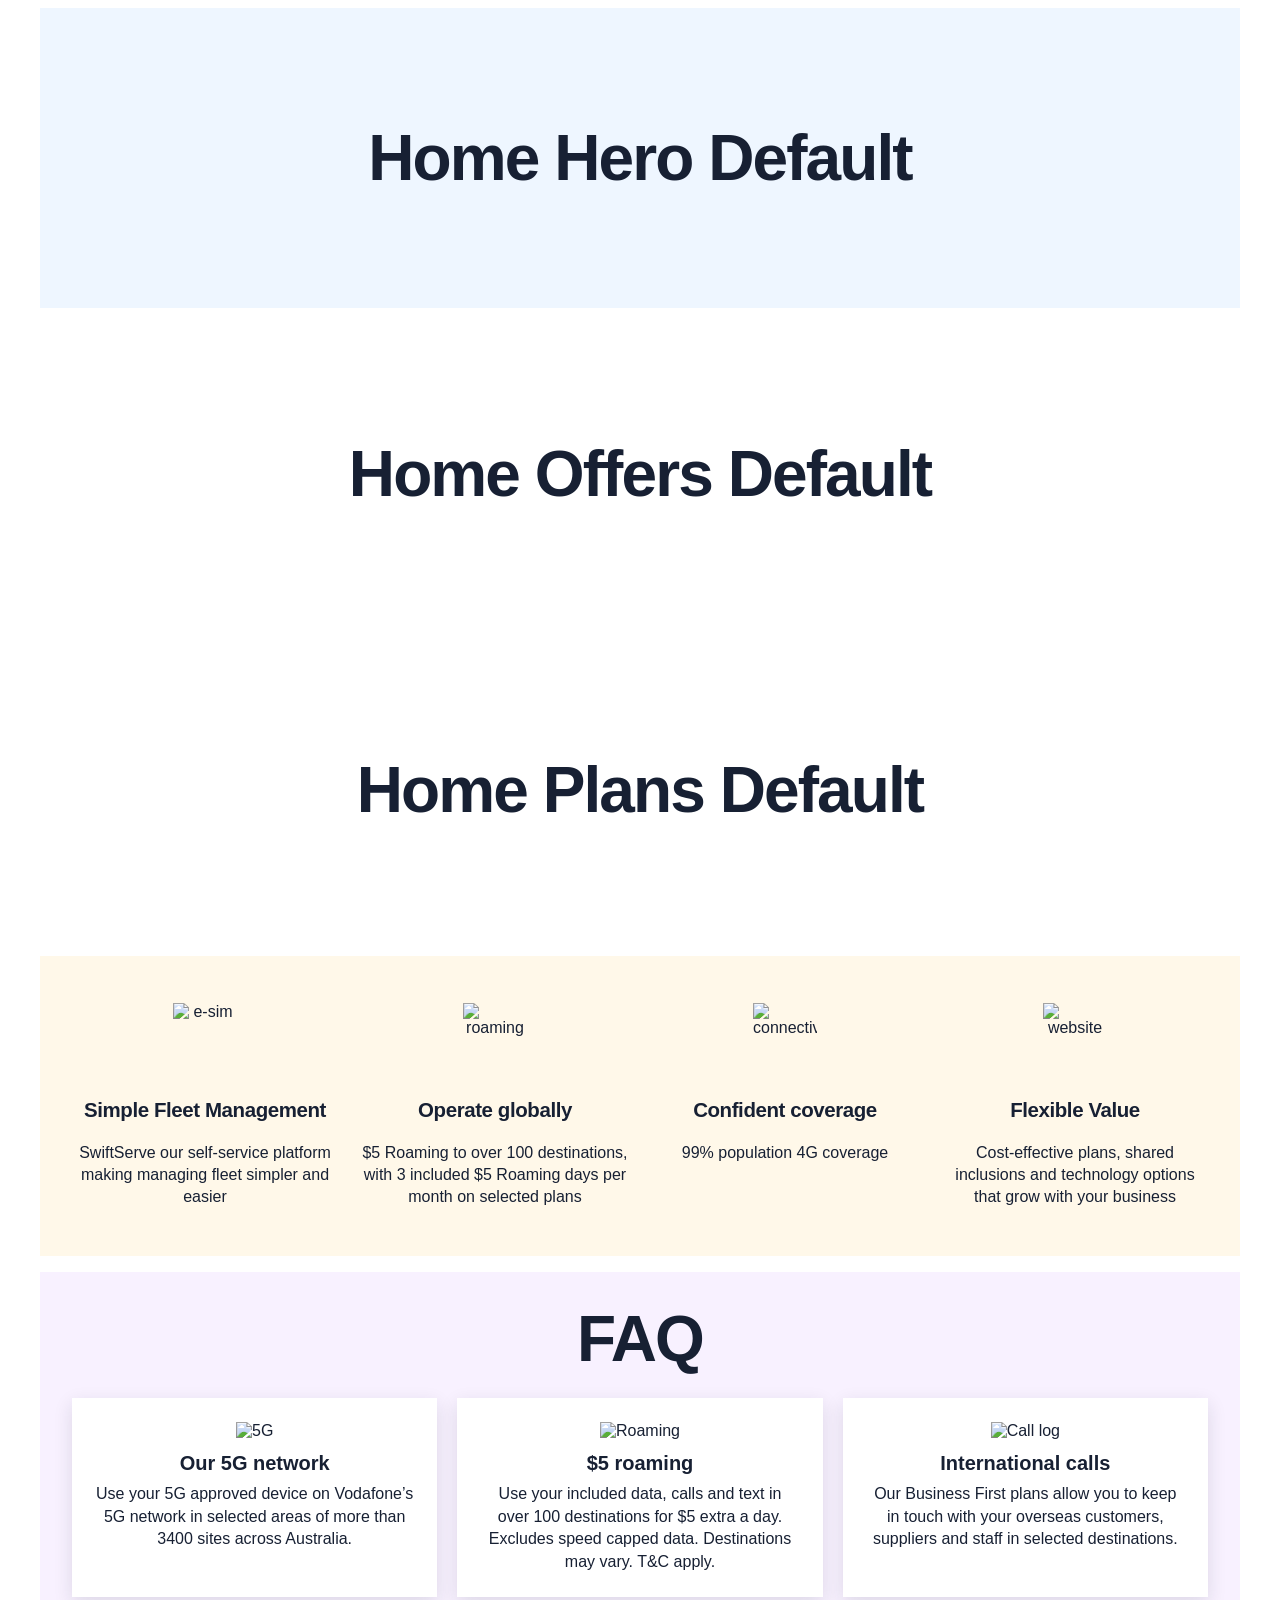
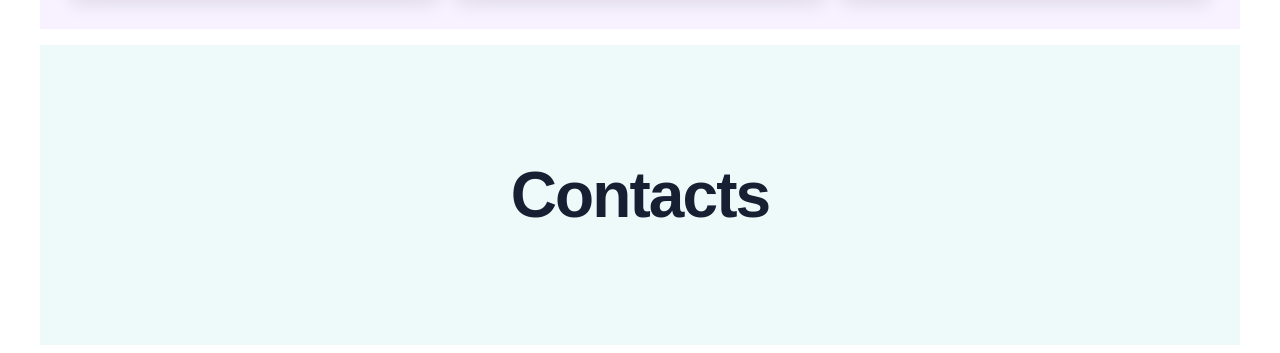
==== src/app/static/index.html @ a7102200 "init" ====
<!doctype html>
<html lang="en">
<head>
  <meta charset="UTF-8" />
  <meta name="viewport" content="width=device-width, initial-scale=1.0" />
  <title>Home</title>
  <link rel="stylesheet" href="style.css" />
</head>
<body>
<main>
  <section class="page-section hero-default" data-fragment="home-hero-default"
           data-personalization-point="HOME_HERO" data-personalization-experience="DEFAULT">
    <div class="section-content">
      <h1>Home Hero Default</h1>
    </div>
  </section>

  <section class="page-section hero-business" data-fragment="home-hero-business"
           data-personalization-point="HOME_HERO" data-personalization-experience="BUSINESS">
    <div class="section-content">
      <h2>Home Hero Business</h2>
    </div>
  </section>

  <section class="page-section" data-fragment="home-offers-default"
           data-personalization-point="HOME_OFFERS" data-personalization-experience="DEFAULT">
    <div class="section-content"><h2>Home Offers Default</h2></div>
  </section>

  <section class="page-section" data-fragment="home-offers-member"
           data-personalization-point="HOME_OFFERS" data-personalization-experience="MEMBER">
    <div class="section-content"><h2>Home Offers Member</h2></div>
  </section>

  <section class="page-section" data-fragment="home-plans-default"
           data-personalization-point="HOME_PLANS" data-personalization-experience="DEFAULT">
    <div class="section-content"><h2>Home Plans Default</h2></div>
  </section>

  <section class="page-section" data-fragment="home-plans-family"
           data-personalization-point="HOME_PLANS" data-personalization-experience="FAMILY">
    <div class="section-content"><h2>Home Plans Family</h2></div>
  </section>

  <section class="page-section features" data-fragment="features"
           data-personalization-point="HOME_FEATURES" data-personalization-experience="DEFAULT">
    <div class="section-content">
      <div class="feature-grid">
        <article class="feature-item">
          <img src="https://www.vodafone.com.au/images/icons/e-sim-mid.svg" alt="e-sim" />
          <h2>Simple Fleet Management</h2>
          <p>SwiftServe our self-service platform making managing fleet simpler and easier</p>
        </article>
        <article class="feature-item">
          <img src="https://www.vodafone.com.au/images/icons/roaming-mid.svg" alt="roaming" />
          <h2>Operate globally</h2>
          <p>$5 Roaming to over 100 destinations, with 3 included $5 Roaming days per month on selected plans</p>
        </article>
        <article class="feature-item">
          <img src="https://www.vodafone.com.au/images/icons/connectivity-mid.svg" alt="connectivity" />
          <h2>Confident coverage</h2>
          <p>99% population 4G coverage</p>
        </article>
        <article class="feature-item">
          <img src="https://www.vodafone.com.au/images/icons/website.svg" alt="website" />
          <h2>Flexible Value</h2>
          <p>Cost-effective plans, shared inclusions and technology options that grow with your business</p>
        </article>
      </div>
    </div>
  </section>

  <section class="page-section features" data-fragment="home-features-premium"
           data-personalization-point="HOME_FEATURES" data-personalization-experience="PREMIUM">
    <div class="section-content"><h2>Home Features Premium</h2></div>
  </section>

  <section class="page-section faq" data-fragment="faq">
    <div class="section-content">
      <h2>FAQ</h2>
      <div class="faq-grid">
        <article class="faq-item">
          <img src="https://www.vodafone.com.au/images/icons/5g-red.svg" alt="5G" />
          <h3>Our 5G network</h3>
          <p>
            Use your 5G approved device on Vodafone’s 5G network in selected areas of more than 3400 sites across
            Australia.
          </p>
        </article>
        <article class="faq-item">
          <img src="https://www.vodafone.com.au/images/icons/roaming-red.svg" alt="Roaming" />
          <h3>$5 roaming</h3>
          <p>
            Use your included data, calls and text in over 100 destinations for $5 extra a day. Excludes speed
            capped data. Destinations may vary. T&amp;C apply.
          </p>
        </article>
        <article class="faq-item">
          <img src="https://www.vodafone.com.au/images/icon/system/red/call-log.svg" alt="Call log" />
          <h3>International calls</h3>
          <p>
            Our Business First plans allow you to keep in touch with your overseas customers, suppliers and staff in
            selected destinations.
          </p>
        </article>
      </div>
    </div>
  </section>

  <section class="page-section contacts" data-fragment="contacts">
    <div class="section-content">
      <h2>Contacts</h2>
    </div>
  </section>


</main>

<script type="module">
  import { initializePersonalization } from './personalization.js';
  import { loadSalesforceSdk } from './salesforce-sdk.js';

  // Discover the page's points and show defaults while Salesforce loads.
  const personalization = initializePersonalization(document.querySelector('main'));
  // Listen for the decision provider from the Salesforce sitemap.
  personalization.connectDecisionProvider();
  // Load the beacon; the Salesforce sitemap handles SDK initialization.
  loadSalesforceSdk().catch((error) => {
    console.warn('Salesforce SDK unavailable; showing default content.', error);
  });
</script>
</body>
</html>
---- src/app/static/style.css ----
:root {
  font-family: Arial, Helvetica, sans-serif;
  color: #172033;
  background: #ffffff;
}

* {
  box-sizing: border-box;
}

body {
  margin: 0;
}

.page-section {
  padding: 8px 32px;
}

.section-content {
  width: min(100%, 1200px);
  min-height: 300px;
  margin: 0 auto;
  display: flex;
  align-items: center;
  justify-content: center;
  padding: 32px;
  text-align: center;
}

.page-section h1,
.page-section h2 {
  margin: 0;
  font-size: clamp(2.25rem, 5vw, 4.5rem);
  line-height: 1.1;
  letter-spacing: -0.03em;
}

.feature-grid {
  width: 100%;
  display: flex;
  flex-wrap: wrap;
  justify-content: center;
  align-items: stretch;
  gap: 24px;
}

.feature-item {
  flex: 0 1 calc((100% - 72px) / 4);
  min-width: 190px;
  display: grid;
  grid-template-rows: 76px 3.9rem auto;
  align-items: start;
  text-align: center;
}

.feature-item img {
  width: 64px;
  height: 64px;
  display: block;
  margin: 0 auto;
}

.feature-item h2 {
  align-self: center;
  font-size: clamp(1.1rem, 1.6vw, 1.4rem);
  letter-spacing: -0.02em;
}

.feature-item p {
  margin: 0;
  font-size: 1rem;
  line-height: 1.4;
}

.faq .section-content {
  flex-direction: column;
  justify-content: center;
  gap: 24px;
}

.faq-grid {
  width: 100%;
  display: flex;
  flex-wrap: wrap;
  justify-content: center;
  gap: 20px;
}

.faq-item {
  flex: 0 1 calc((100% - 40px) / 3);
  min-width: 220px;
  min-height: 180px;
  padding: 24px;
  background: #ffffff;
  box-shadow: 0 6px 18px rgb(23 32 51 / 12%);
  text-align: center;
}

.faq-item img {
  width: 48px;
  height: 48px;
}

.faq-item h3 {
  margin: 12px 0 8px;
  font-size: 1.25rem;
}

.faq-item p {
  margin: 0;
  line-height: 1.4;
}

.hero-default .section-content {
  background: #eef6ff;
}

.hero-business .section-content {
  background: #f2f8f1;
}

.features .section-content {
  background: #fff8e9;
}

.faq .section-content {
  background: #f8f1ff;
}

.contacts .section-content {
  background: #eefafa;
}
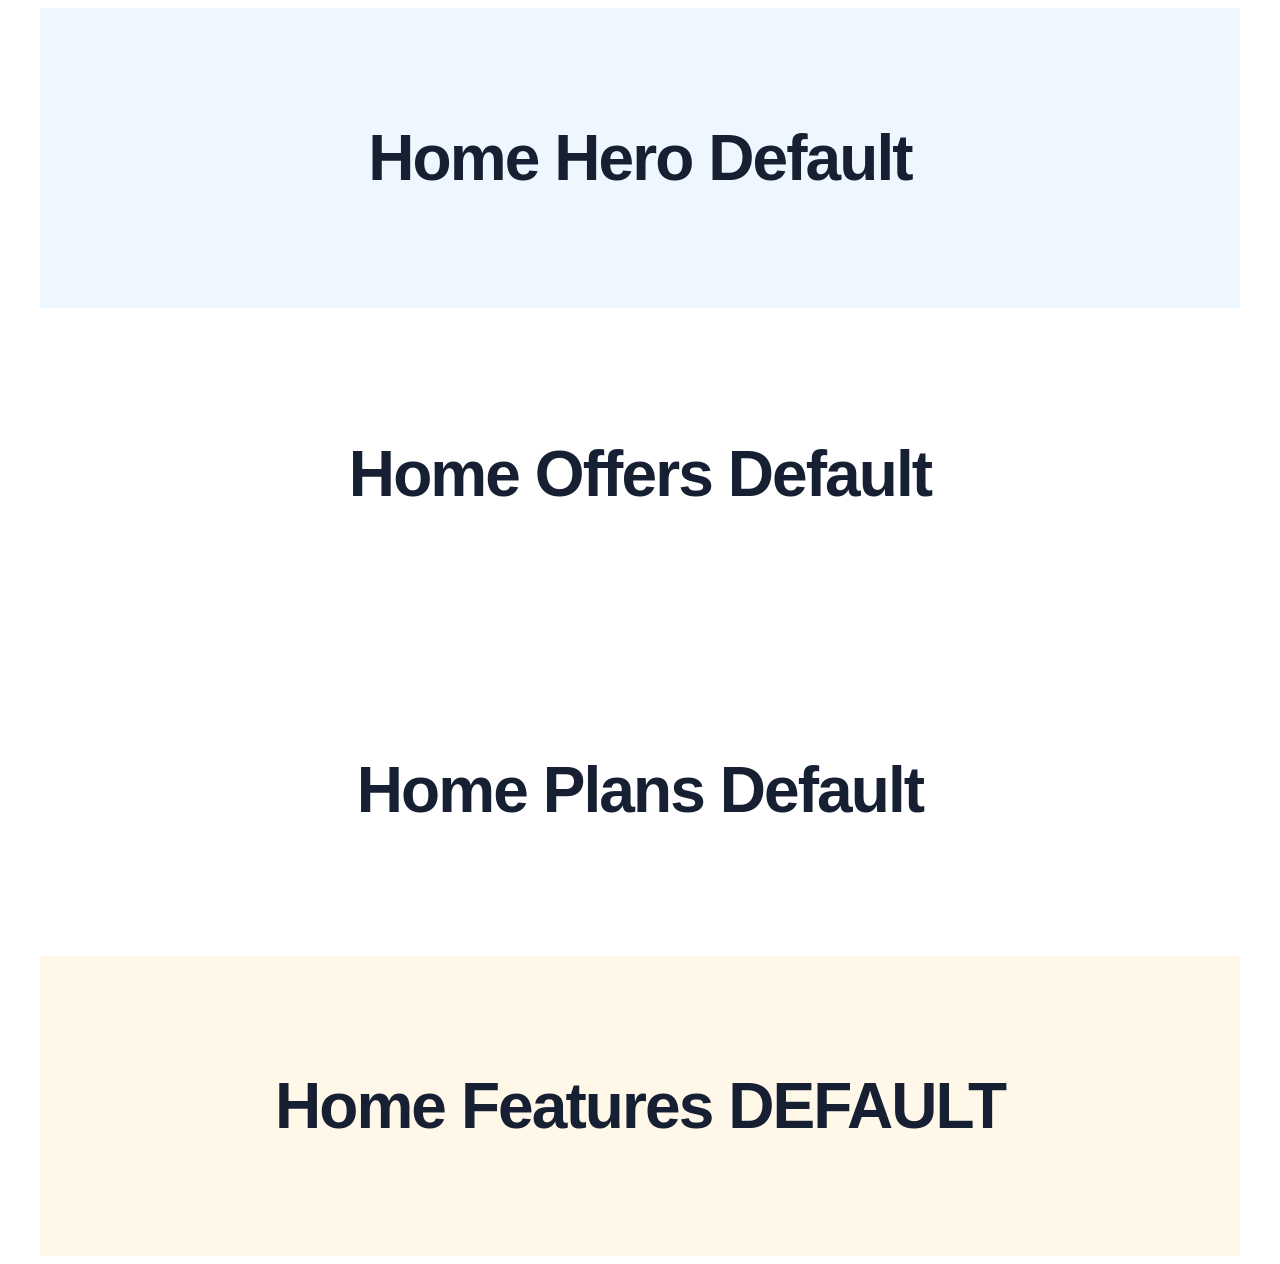
==== commit 4ed8fd9a: "init" ====
--- a/src/app/static/index.html
+++ b/src/app/static/index.html
@@ -1,10 +1,22 @@
 <!doctype html>
 <html lang="en">
 <head>
+  <!-- Google Tag Manager -->
+  <script>
+    (function(w,d,s,l,i){w[l]=w[l]||[];w[l].push({'gtm.start':
+        new Date().getTime(),event:'gtm.js'});var f=d.getElementsByTagName(s)[0],
+      j=d.createElement(s),dl=l!='dataLayer'?'&l='+l:'';j.async=true;j.src=
+      'https://www.googletagmanager.com/gtm.js?id='+i+dl;f.parentNode.insertBefore(j,f);
+    })(window,document,'script','dataLayer','GTM-MMB8X5HR');
+  </script>
+  <!-- End Google Tag Manager -->
   <meta charset="UTF-8" />
   <meta name="viewport" content="width=device-width, initial-scale=1.0" />
   <title>Home</title>
   <link rel="stylesheet" href="style.css" />
+  <style>
+      [data-personalization-point][hidden] { display: none !important; }
+  </style>
 </head>
 <body>
 <main>
@@ -44,30 +56,8 @@
 
   <section class="page-section features" data-fragment="features"
            data-personalization-point="HOME_FEATURES" data-personalization-experience="DEFAULT">
-    <div class="section-content">
-      <div class="feature-grid">
-        <article class="feature-item">
-          <img src="https://www.vodafone.com.au/images/icons/e-sim-mid.svg" alt="e-sim" />
-          <h2>Simple Fleet Management</h2>
-          <p>SwiftServe our self-service platform making managing fleet simpler and easier</p>
-        </article>
-        <article class="feature-item">
-          <img src="https://www.vodafone.com.au/images/icons/roaming-mid.svg" alt="roaming" />
-          <h2>Operate globally</h2>
-          <p>$5 Roaming to over 100 destinations, with 3 included $5 Roaming days per month on selected plans</p>
-        </article>
-        <article class="feature-item">
-          <img src="https://www.vodafone.com.au/images/icons/connectivity-mid.svg" alt="connectivity" />
-          <h2>Confident coverage</h2>
-          <p>99% population 4G coverage</p>
-        </article>
-        <article class="feature-item">
-          <img src="https://www.vodafone.com.au/images/icons/website.svg" alt="website" />
-          <h2>Flexible Value</h2>
-          <p>Cost-effective plans, shared inclusions and technology options that grow with your business</p>
-        </article>
-      </div>
-    </div>
+    <div class="section-content"><h2>Home Features DEFAULT</h2></div>
+
   </section>
 
   <section class="page-section features" data-fragment="home-features-premium"
@@ -75,59 +65,16 @@
     <div class="section-content"><h2>Home Features Premium</h2></div>
   </section>
 
-  <section class="page-section faq" data-fragment="faq">
-    <div class="section-content">
-      <h2>FAQ</h2>
-      <div class="faq-grid">
-        <article class="faq-item">
-          <img src="https://www.vodafone.com.au/images/icons/5g-red.svg" alt="5G" />
-          <h3>Our 5G network</h3>
-          <p>
-            Use your 5G approved device on Vodafone’s 5G network in selected areas of more than 3400 sites across
-            Australia.
-          </p>
-        </article>
-        <article class="faq-item">
-          <img src="https://www.vodafone.com.au/images/icons/roaming-red.svg" alt="Roaming" />
-          <h3>$5 roaming</h3>
-          <p>
-            Use your included data, calls and text in over 100 destinations for $5 extra a day. Excludes speed
-            capped data. Destinations may vary. T&amp;C apply.
-          </p>
-        </article>
-        <article class="faq-item">
-          <img src="https://www.vodafone.com.au/images/icon/system/red/call-log.svg" alt="Call log" />
-          <h3>International calls</h3>
-          <p>
-            Our Business First plans allow you to keep in touch with your overseas customers, suppliers and staff in
-            selected destinations.
-          </p>
-        </article>
-      </div>
-    </div>
-  </section>
-
-  <section class="page-section contacts" data-fragment="contacts">
-    <div class="section-content">
-      <h2>Contacts</h2>
-    </div>
-  </section>
 
 
 </main>
 
 <script type="module">
-  import { initializePersonalization } from './personalization.js';
-  import { loadSalesforceSdk } from './salesforce-sdk.js';
+  import { connectDecisionFromSitemapProvider } from './personalization.js';
 
-  // Discover the page's points and show defaults while Salesforce loads.
-  const personalization = initializePersonalization(document.querySelector('main'));
-  // Listen for the decision provider from the Salesforce sitemap.
-  personalization.connectDecisionProvider();
-  // Load the beacon; the Salesforce sitemap handles SDK initialization.
-  loadSalesforceSdk().catch((error) => {
-    console.warn('Salesforce SDK unavailable; showing default content.', error);
-  });
+  // Show defaults and apply decisions requested by the Salesforce sitemap.
+  connectDecisionFromSitemapProvider(document.querySelector('main'));
+  // Google Tag Manager loads the Salesforce beacon.
 </script>
 </body>
 </html>
--- a/src/app/static/style.css
+++ b/src/app/static/style.css
@@ -130,3 +130,8 @@
 .contacts .section-content {
   background: #eefafa;
 }
+
+/* Wrapper-based personalization hides only the selected point's alternatives. */
+[data-personalization-point] > [data-personalization-experience][hidden] {
+  display: none !important;
+}
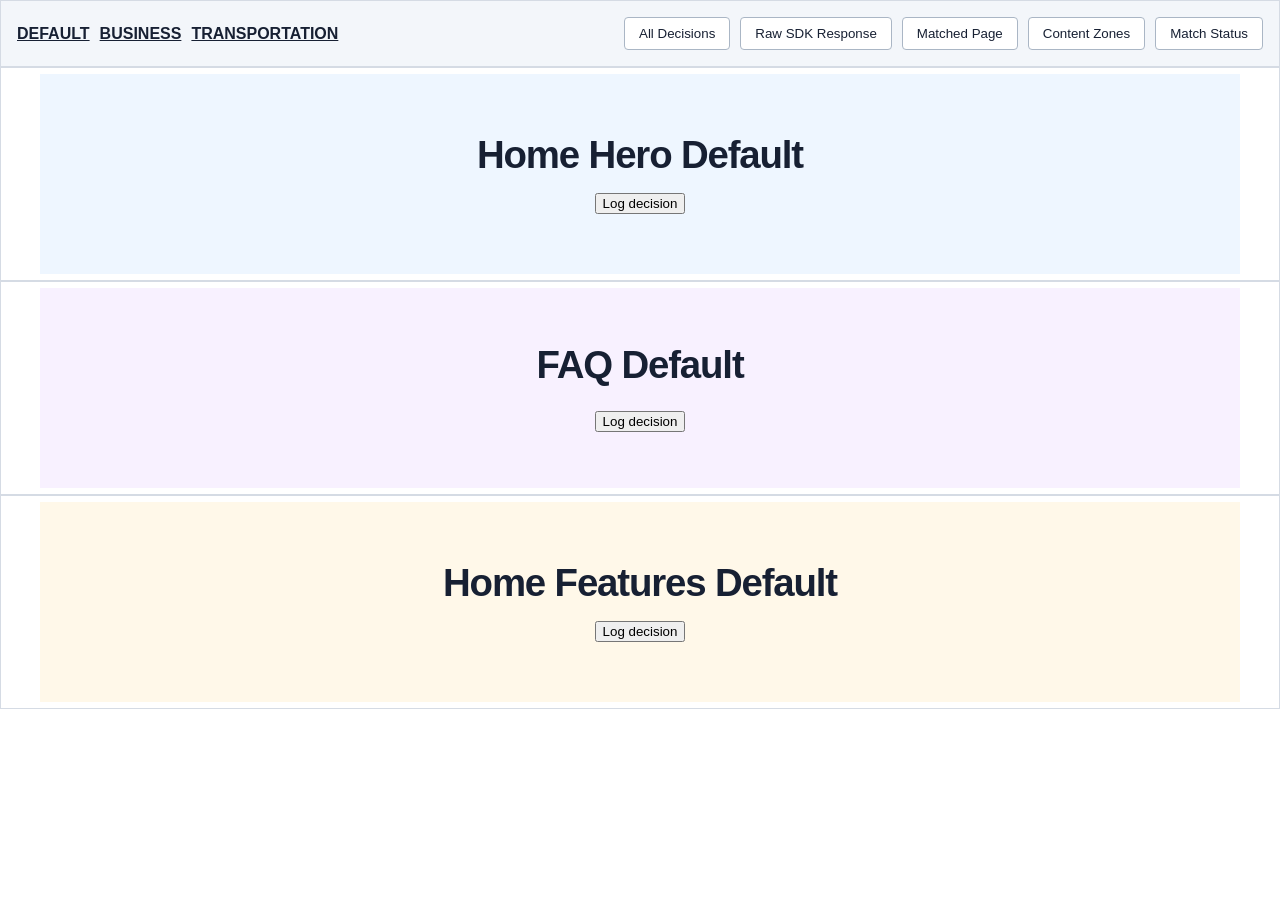
==== commit 4b02e2bd: "init" ====
--- a/src/app/static/index.html
+++ b/src/app/static/index.html
@@ -15,66 +15,74 @@
   <title>Home</title>
   <link rel="stylesheet" href="style.css" />
   <style>
-      [data-personalization-point][hidden] { display: none !important; }
+      main section > [hidden] { display: none !important; }
+      main .section-content { flex-direction: column; gap: 16px; }
   </style>
 </head>
 <body>
 <main>
-  <section class="page-section hero-default" data-fragment="home-hero-default"
-           data-personalization-point="HOME_HERO" data-personalization-experience="DEFAULT">
-    <div class="section-content">
-      <h1>Home Hero Default</h1>
+  <div class="debug-toolbar">
+    <nav class="experience-links" aria-label="Experience selection">
+      <a href="?" data-utm-source="">DEFAULT</a>
+      <a href="?utm_source=BUSINESS" data-utm-source="BUSINESS">BUSINESS</a>
+      <a href="?utm_source=TRANSPORTATION" data-utm-source="TRANSPORTATION">TRANSPORTATION</a>
+    </nav>
+    <div class="debug-actions" role="group" aria-label="Personalization debug actions">
+      <button type="button" data-debug-action="decisions">All Decisions</button>
+      <button type="button" data-debug-action="raw">Raw SDK Response</button>
+      <button type="button" data-debug-action="page">Matched Page</button>
+      <button type="button" data-debug-action="zones">Content Zones</button>
+      <button type="button" data-debug-action="status">Match Status</button>
+    </div>
+  </div>
+
+  <section id="section-hero">
+    <div id="hero_default" class="page-section hero-default">
+      <div class="section-content">
+        <h1>Home Hero Default</h1>
+        <button type="button" class="log-decision">Log decision</button>
+      </div>
+    </div>
+    <div id="hero_business" class="page-section hero-business" hidden>
+      <div class="section-content">
+        <h2>Home Hero Business</h2>
+        <button type="button" class="log-decision">Log decision</button>
+      </div>
     </div>
   </section>
 
-  <section class="page-section hero-business" data-fragment="home-hero-business"
-           data-personalization-point="HOME_HERO" data-personalization-experience="BUSINESS">
-    <div class="section-content">
-      <h2>Home Hero Business</h2>
+  <section id="section-faq">
+    <div id="faq_default" class="page-section faq">
+      <div class="section-content">
+        <h2>FAQ Default</h2>
+        <button type="button" class="log-decision">Log decision</button>
+      </div>
     </div>
   </section>
 
-  <section class="page-section" data-fragment="home-offers-default"
-           data-personalization-point="HOME_OFFERS" data-personalization-experience="DEFAULT">
-    <div class="section-content"><h2>Home Offers Default</h2></div>
+  <section id="section-features">
+    <div id="features_default" class="page-section features">
+      <div class="section-content">
+        <h2>Home Features Default</h2>
+        <button type="button" class="log-decision">Log decision</button>
+      </div>
+    </div>
+    <div id="features_business" class="page-section features" hidden>
+      <div class="section-content">
+        <h2>Home Features Business</h2>
+        <button type="button" class="log-decision">Log decision</button>
+      </div>
+    </div>
   </section>
-
-  <section class="page-section" data-fragment="home-offers-member"
-           data-personalization-point="HOME_OFFERS" data-personalization-experience="MEMBER">
-    <div class="section-content"><h2>Home Offers Member</h2></div>
-  </section>
-
-  <section class="page-section" data-fragment="home-plans-default"
-           data-personalization-point="HOME_PLANS" data-personalization-experience="DEFAULT">
-    <div class="section-content"><h2>Home Plans Default</h2></div>
-  </section>
-
-  <section class="page-section" data-fragment="home-plans-family"
-           data-personalization-point="HOME_PLANS" data-personalization-experience="FAMILY">
-    <div class="section-content"><h2>Home Plans Family</h2></div>
-  </section>
-
-  <section class="page-section features" data-fragment="features"
-           data-personalization-point="HOME_FEATURES" data-personalization-experience="DEFAULT">
-    <div class="section-content"><h2>Home Features DEFAULT</h2></div>
-
-  </section>
-
-  <section class="page-section features" data-fragment="home-features-premium"
-           data-personalization-point="HOME_FEATURES" data-personalization-experience="PREMIUM">
-    <div class="section-content"><h2>Home Features Premium</h2></div>
-  </section>
-
-
-
 </main>
 
 <script type="module">
-  import { connectDecisionFromSitemapProvider } from './personalization.js';
+  import { applyPersonalization, connectToDecisions } from './personalization.js';
+  import { connectDecisionDebug } from './debug.js';
 
-  // Show defaults and apply decisions requested by the Salesforce sitemap.
-  connectDecisionFromSitemapProvider(document.querySelector('main'));
-  // Google Tag Manager loads the Salesforce beacon.
+  connectToDecisions(applyPersonalization, 'main');
+
+  connectDecisionDebug('main');
 </script>
 </body>
 </html>
--- a/src/app/static/style.css
+++ b/src/app/static/style.css
@@ -12,25 +12,30 @@
   margin: 0;
 }
 
+main > section {
+  min-height: 200px;
+  border: 1px solid #d5dbe4;
+}
+
 .page-section {
-  padding: 8px 32px;
+  padding: 6px 16px;
 }
 
 .section-content {
   width: min(100%, 1200px);
-  min-height: 300px;
+  min-height: 200px;
   margin: 0 auto;
   display: flex;
   align-items: center;
   justify-content: center;
-  padding: 32px;
+  padding: 16px;
   text-align: center;
 }
 
 .page-section h1,
 .page-section h2 {
   margin: 0;
-  font-size: clamp(2.25rem, 5vw, 4.5rem);
+  font-size: clamp(1.5rem, 3vw, 2.5rem);
   line-height: 1.1;
   letter-spacing: -0.03em;
 }
@@ -135,3 +140,46 @@
 [data-personalization-point] > [data-personalization-experience][hidden] {
   display: none !important;
 }
+
+.debug-toolbar {
+  width: 100%;
+  display: flex;
+  flex-wrap: wrap;
+  justify-content: space-between;
+  align-items: center;
+  gap: 12px;
+  padding: 16px;
+  background: #f3f6fa;
+  border: 1px solid #d5dbe4;
+}
+
+.debug-toolbar button {
+  padding: 8px 14px;
+  border: 1px solid #aab6c5;
+  border-radius: 4px;
+  background: #fff;
+  color: #172033;
+  cursor: pointer;
+}
+
+.debug-toolbar button:hover {
+  background: #e7edf5;
+}
+
+.experience-links,
+.debug-actions {
+  display: flex;
+  align-items: center;
+  flex-wrap: wrap;
+  gap: 10px;
+}
+
+.experience-links a {
+  color: #172033;
+  font-weight: 600;
+}
+
+.debug-actions {
+  margin-left: auto;
+  justify-content: flex-end;
+}
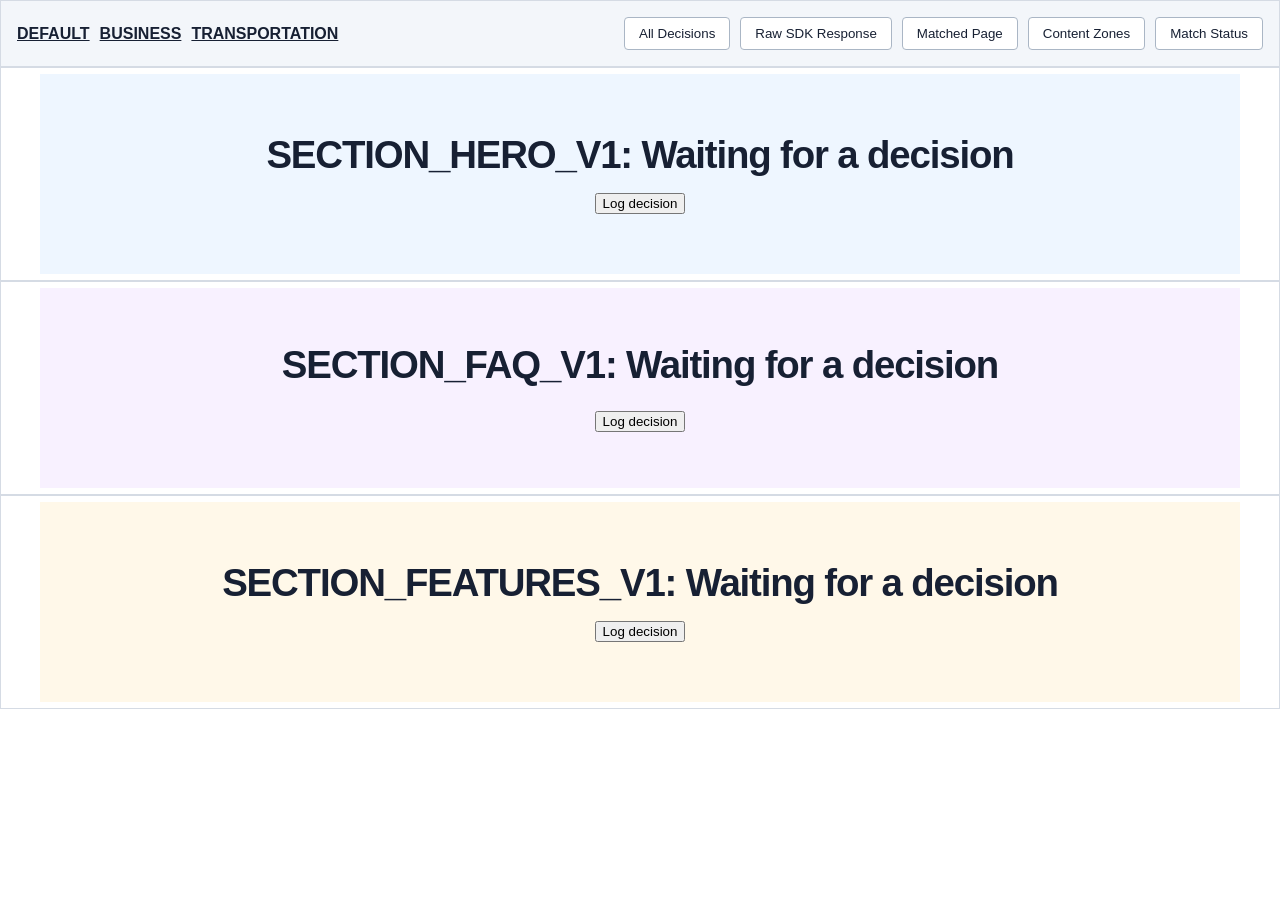
==== commit 99c58ee6: "init" ====
--- a/src/app/static/index.html
+++ b/src/app/static/index.html
@@ -15,7 +15,6 @@
   <title>Home</title>
   <link rel="stylesheet" href="style.css" />
   <style>
-      main section > [hidden] { display: none !important; }
       main .section-content { flex-direction: column; gap: 16px; }
   </style>
 </head>
@@ -36,40 +35,29 @@
     </div>
   </div>
 
+
   <section id="section-hero">
-    <div id="hero_default" class="page-section hero-default">
+    <div class="page-section hero-default">
       <div class="section-content">
-        <h1>Home Hero Default</h1>
-        <button type="button" class="log-decision">Log decision</button>
-      </div>
-    </div>
-    <div id="hero_business" class="page-section hero-business" hidden>
-      <div class="section-content">
-        <h2>Home Hero Business</h2>
+        <h1>SECTION_HERO_V1: Waiting for a decision</h1>
         <button type="button" class="log-decision">Log decision</button>
       </div>
     </div>
   </section>
 
   <section id="section-faq">
-    <div id="faq_default" class="page-section faq">
+    <div class="page-section faq">
       <div class="section-content">
-        <h2>FAQ Default</h2>
+        <h1>SECTION_FAQ_V1: Waiting for a decision</h1>
         <button type="button" class="log-decision">Log decision</button>
       </div>
     </div>
   </section>
 
   <section id="section-features">
-    <div id="features_default" class="page-section features">
+    <div class="page-section features">
       <div class="section-content">
-        <h2>Home Features Default</h2>
-        <button type="button" class="log-decision">Log decision</button>
-      </div>
-    </div>
-    <div id="features_business" class="page-section features" hidden>
-      <div class="section-content">
-        <h2>Home Features Business</h2>
+        <h1>SECTION_FEATURES_V1: Waiting for a decision</h1>
         <button type="button" class="log-decision">Log decision</button>
       </div>
     </div>
--- a/src/app/static/style.css
+++ b/src/app/static/style.css
@@ -38,6 +38,7 @@
   font-size: clamp(1.5rem, 3vw, 2.5rem);
   line-height: 1.1;
   letter-spacing: -0.03em;
+  overflow-wrap: anywhere;
 }
 
 .feature-grid {
@@ -124,6 +125,11 @@
   background: #f2f8f1;
 }
 
+.hero-transportation .section-content {
+  background: #f2f8f1;
+}
+
+
 .features .section-content {
   background: #fff8e9;
 }
